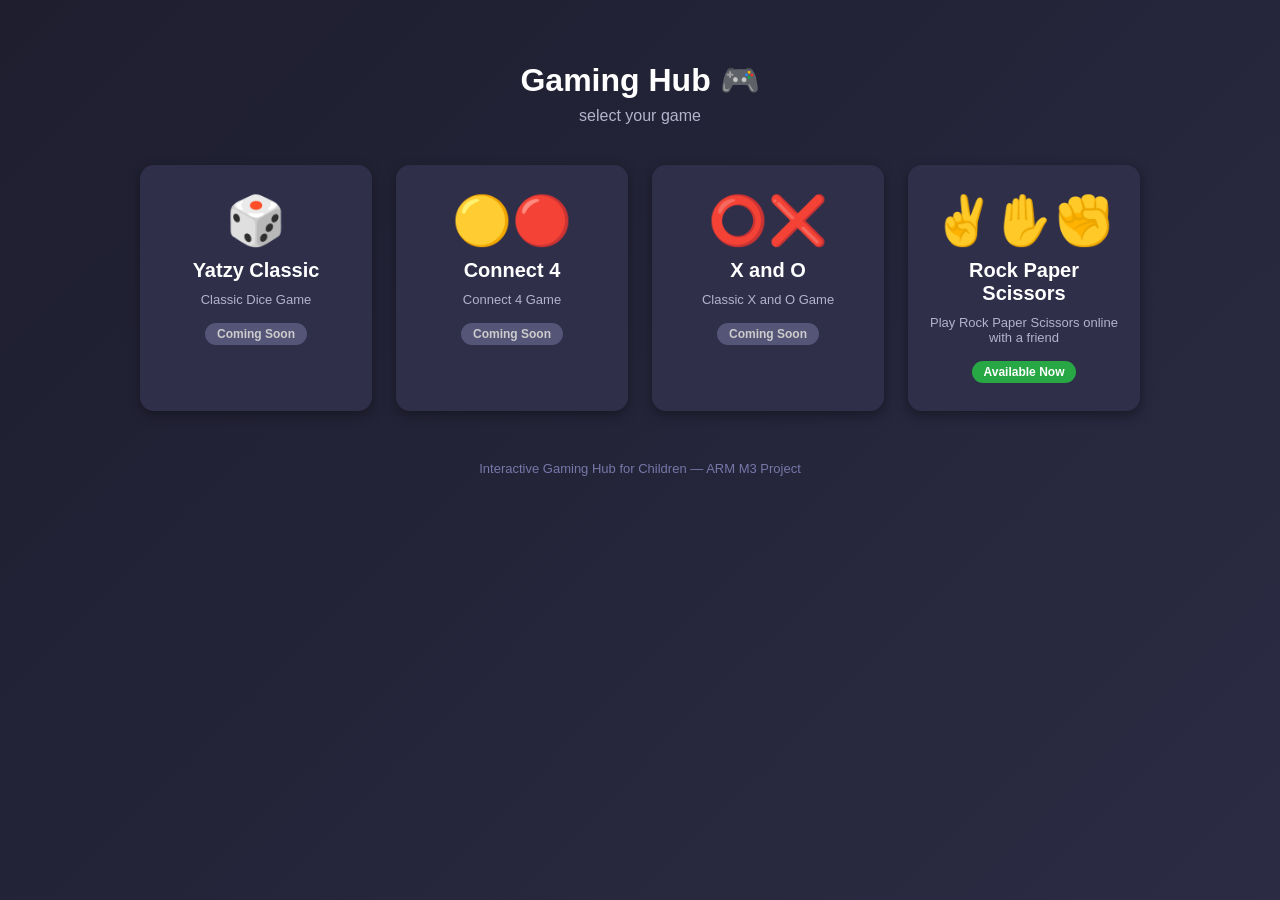
==== index.html @ 1f8b5f3d "first commit" ====
<!DOCTYPE html>
<html lang="ar" dir="rtl">
<head>
<meta charset="UTF-8">
<meta name="viewport" content="width=device-width, initial-scale=1.0">
<title>Gaming Hub - اختر لعبتك</title>
<style>
    * { box-sizing: border-box; }
    body {
        font-family: 'Tahoma', Arial, sans-serif;
        background: linear-gradient(135deg, #1e1e2f, #2b2b44);
        color: white;
        margin: 0;
        min-height: 100vh;
        display: flex;
        flex-direction: column;
        align-items: center;
        padding: 40px 20px;
    }
    h1 {
        font-size: 32px;
        margin-bottom: 8px;
        text-align: center;
    }
    p.subtitle {
        color: #b3b3cc;
        margin-top: 0;
        margin-bottom: 40px;
        text-align: center;
    }
    .games-grid {
        display: grid;
        grid-template-columns: repeat(auto-fit, minmax(220px, 1fr));
        gap: 24px;
        width: 100%;
        max-width: 1000px;
    }
    .game-card {
        background: #2f2f4a;
        border-radius: 14px;
        padding: 26px 20px;
        text-align: center;
        text-decoration: none;
        color: white;
        box-shadow: 0 4px 12px rgba(0,0,0,0.35);
        transition: transform 0.2s, box-shadow 0.2s;
        border: 2px solid transparent;
        display: flex;
        flex-direction: column;
        align-items: center;
        gap: 10px;
    }
    .game-card:hover {
        transform: translateY(-6px);
        border-color: #28a745;
        box-shadow: 0 8px 20px rgba(0,0,0,0.5);
    }
    .game-icon {
        font-size: 48px;
    }
    .game-name {
        font-size: 20px;
        font-weight: bold;
    }
    .game-desc {
        font-size: 13px;
        color: #b3b3cc;
    }
    .badge {
        display: inline-block;
        margin-top: 6px;
        padding: 4px 12px;
        border-radius: 20px;
        font-size: 12px;
        font-weight: bold;
    }
    .badge.ready { background: #28a745; color: white; }
    .badge.soon { background: #555577; color: #ccc; }
    footer {
        margin-top: 50px;
        color: #7777aa;
        font-size: 13px;
        text-align: center;
    }
</style>
</head>
<body>

    <h1>🎮 Gaming Hub</h1>
    <p class="subtitle">  select your game  </p>

    <div class="games-grid">

        <a href="rps.html" class="game-card">
            <div class="game-icon">✊✋✌️</div>
            <div class="game-name">Rock Paper Scissors</div>
            <div class="game-desc">Play Rock Paper Scissors online with a friend</div>
            <span class="badge ready">Available Now</span>
        </a>

        <a href="xo.html" class="game-card">
            <div class="game-icon">❌⭕</div>
            <div class="game-name">X and O</div>
            <div class="game-desc">Classic X and O Game</div>
            <span class="badge soon">Coming Soon</span>
        </a>

        <a href="connect4.html" class="game-card">
            <div class="game-icon">🔴🟡</div>
            <div class="game-name">Connect 4</div>
            <div class="game-desc">Connect 4 Game</div>
            <span class="badge soon">Coming Soon</span>
        </a>

        <a href="yatzy.html" class="game-card">
            <div class="game-icon">🎲</div>
            <div class="game-name">Yatzy Classic</div>
            <div class="game-desc">Classic Dice Game</div>
            <span class="badge soon">Coming Soon</span>
        </a>

    </div>

    <footer>Interactive Gaming Hub for Children — ARM M3 Project</footer>

</body>
</html>
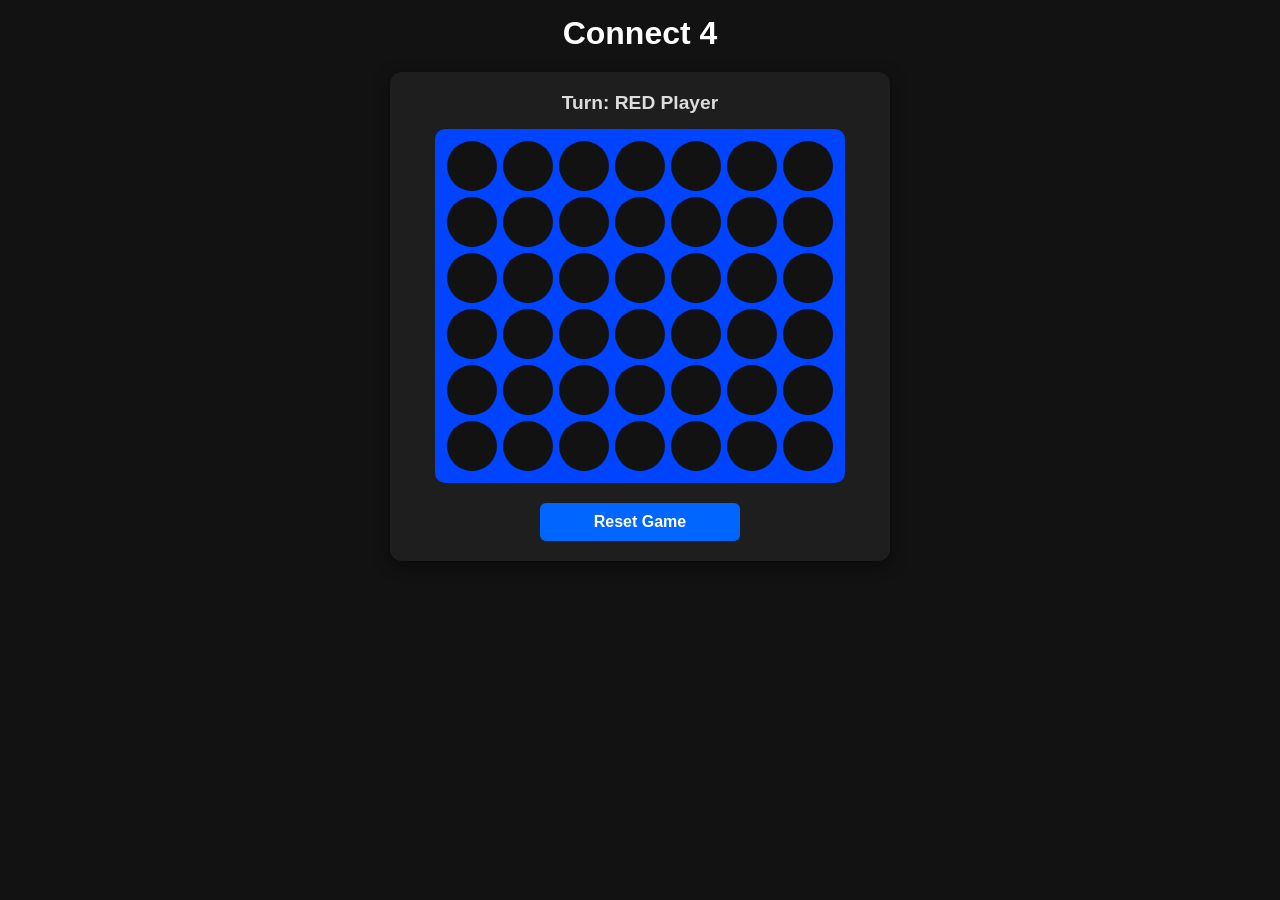
==== commit bb797625: "Initial commit" ====
--- a/index.html
+++ b/index.html
@@ -1,127 +1,26 @@
 <!DOCTYPE html>
-<html lang="ar" dir="rtl">
+<html lang="en">
+
 <head>
-<meta charset="UTF-8">
-<meta name="viewport" content="width=device-width, initial-scale=1.0">
-<title>Gaming Hub - اختر لعبتك</title>
-<style>
-    * { box-sizing: border-box; }
-    body {
-        font-family: 'Tahoma', Arial, sans-serif;
-        background: linear-gradient(135deg, #1e1e2f, #2b2b44);
-        color: white;
-        margin: 0;
-        min-height: 100vh;
-        display: flex;
-        flex-direction: column;
-        align-items: center;
-        padding: 40px 20px;
-    }
-    h1 {
-        font-size: 32px;
-        margin-bottom: 8px;
-        text-align: center;
-    }
-    p.subtitle {
-        color: #b3b3cc;
-        margin-top: 0;
-        margin-bottom: 40px;
-        text-align: center;
-    }
-    .games-grid {
-        display: grid;
-        grid-template-columns: repeat(auto-fit, minmax(220px, 1fr));
-        gap: 24px;
-        width: 100%;
-        max-width: 1000px;
-    }
-    .game-card {
-        background: #2f2f4a;
-        border-radius: 14px;
-        padding: 26px 20px;
-        text-align: center;
-        text-decoration: none;
-        color: white;
-        box-shadow: 0 4px 12px rgba(0,0,0,0.35);
-        transition: transform 0.2s, box-shadow 0.2s;
-        border: 2px solid transparent;
-        display: flex;
-        flex-direction: column;
-        align-items: center;
-        gap: 10px;
-    }
-    .game-card:hover {
-        transform: translateY(-6px);
-        border-color: #28a745;
-        box-shadow: 0 8px 20px rgba(0,0,0,0.5);
-    }
-    .game-icon {
-        font-size: 48px;
-    }
-    .game-name {
-        font-size: 20px;
-        font-weight: bold;
-    }
-    .game-desc {
-        font-size: 13px;
-        color: #b3b3cc;
-    }
-    .badge {
-        display: inline-block;
-        margin-top: 6px;
-        padding: 4px 12px;
-        border-radius: 20px;
-        font-size: 12px;
-        font-weight: bold;
-    }
-    .badge.ready { background: #28a745; color: white; }
-    .badge.soon { background: #555577; color: #ccc; }
-    footer {
-        margin-top: 50px;
-        color: #7777aa;
-        font-size: 13px;
-        text-align: center;
-    }
-</style>
+    <meta charset="UTF-8">
+    <meta name="viewport" content="width=device-width, initial-scale=1.0">
+    <title>Connect 4</title>
+    <link rel="stylesheet" href="styles.css">
 </head>
+
 <body>
 
-    <h1>🎮 Gaming Hub</h1>
-    <p class="subtitle">  select your game  </p>
+    <h2>Connect 4</h2>
 
-    <div class="games-grid">
-
-        <a href="rps.html" class="game-card">
-            <div class="game-icon">✊✋✌️</div>
-            <div class="game-name">Rock Paper Scissors</div>
-            <div class="game-desc">Play Rock Paper Scissors online with a friend</div>
-            <span class="badge ready">Available Now</span>
-        </a>
-
-        <a href="xo.html" class="game-card">
-            <div class="game-icon">❌⭕</div>
-            <div class="game-name">X and O</div>
-            <div class="game-desc">Classic X and O Game</div>
-            <span class="badge soon">Coming Soon</span>
-        </a>
-
-        <a href="connect4.html" class="game-card">
-            <div class="game-icon">🔴🟡</div>
-            <div class="game-name">Connect 4</div>
-            <div class="game-desc">Connect 4 Game</div>
-            <span class="badge soon">Coming Soon</span>
-        </a>
-
-        <a href="yatzy.html" class="game-card">
-            <div class="game-icon">🎲</div>
-            <div class="game-name">Yatzy Classic</div>
-            <div class="game-desc">Classic Dice Game</div>
-            <span class="badge soon">Coming Soon</span>
-        </a>
-
+    <div class="app-container">
+        <div class="card">
+            <p id="status">Turn: Red</p>
+            <div id="game-board"></div>
+            <button class="btn" onclick="resetGame()">Reset Game</button>
+        </div>
     </div>
 
-    <footer>Interactive Gaming Hub for Children — ARM M3 Project</footer>
+    <script src="game.js"></script>
+</body>
 
-</body>
-</html>
+</html>
--- a/styles.css
+++ b/styles.css
@@ -0,0 +1,141 @@
+* {
+    box-sizing: border-box;
+    margin: 0;
+    padding: 0;
+}
+
+body {
+    background-color: #121212;
+    color: #ffffff;
+    font-family: 'Segoe UI', Tahoma, Geneva, Verdana, sans-serif;
+    display: flex;
+    flex-direction: column;
+    align-items: center;
+    min-height: 100vh;
+    padding: 15px;
+}
+
+h2 {
+    margin-bottom: 20px;
+    font-size: clamp(1.4rem, 4vw, 2rem);
+    text-align: center;
+}
+
+.app-container {
+    display: flex;
+    justify-content: center;
+    width: 100%;
+    max-width: 500px;
+}
+
+.card {
+    background: #1e1e1e;
+    padding: 20px;
+    border-radius: 12px;
+    box-shadow: 0 4px 15px rgba(0, 0, 0, 0.5);
+    display: flex;
+    flex-direction: column;
+    align-items: center;
+    width: 100%;
+}
+
+#status {
+    font-size: 1.2rem;
+    font-weight: bold;
+    margin-bottom: 15px;
+    color: #ddd;
+}
+
+/* Board Styling */
+#game-board {
+    position: relative;
+    display: grid;
+    grid-template-columns: repeat(7, minmax(30px, 50px));
+    grid-template-rows: repeat(6, minmax(30px, 50px));
+    gap: 6px;
+    background: #0044ff;
+    padding: 12px;
+    border-radius: 10px;
+    touch-action: manipulation;
+    overflow: hidden;
+}
+
+.cell {
+    width: 100%;
+    height: 100%;
+    aspect-ratio: 1 / 1;
+    background: #121212;
+    border-radius: 50%;
+    cursor: pointer;
+    z-index: 2;
+    /* Keeps empty slots above dropping tokens */
+    position: relative;
+}
+
+.cell.red {
+    background: #ff3333;
+}
+
+.cell.blue {
+    background: #00ccff;
+}
+
+/* Animated Falling Coin */
+.falling-coin {
+    position: absolute;
+    width: var(--cell-size);
+    height: var(--cell-size);
+    border-radius: 50%;
+    z-index: 1;
+    pointer-events: none;
+    animation: dropAnimation 0.4s cubic-bezier(0.56, 0.02, 0.92, 0.47) forwards;
+}
+
+.falling-coin.red {
+    background: #ff3333;
+}
+
+.falling-coin.blue {
+    background: #00ccff;
+}
+
+@keyframes dropAnimation {
+    0% {
+        transform: translateY(var(--start-y));
+    }
+
+    100% {
+        transform: translateY(var(--end-y));
+    }
+}
+
+.btn {
+    margin-top: 20px;
+    padding: 10px 20px;
+    font-size: 1rem;
+    font-weight: bold;
+    background-color: #0066ff;
+    color: white;
+    border: none;
+    border-radius: 6px;
+    cursor: pointer;
+    width: 100%;
+    max-width: 200px;
+}
+
+.btn:active {
+    transform: scale(0.98);
+}
+
+@media (max-width: 480px) {
+    body {
+        padding: 10px;
+    }
+
+    #game-board {
+        grid-template-columns: repeat(7, 38px);
+        grid-template-rows: repeat(6, 38px);
+        gap: 4px;
+        padding: 8px;
+    }
+}
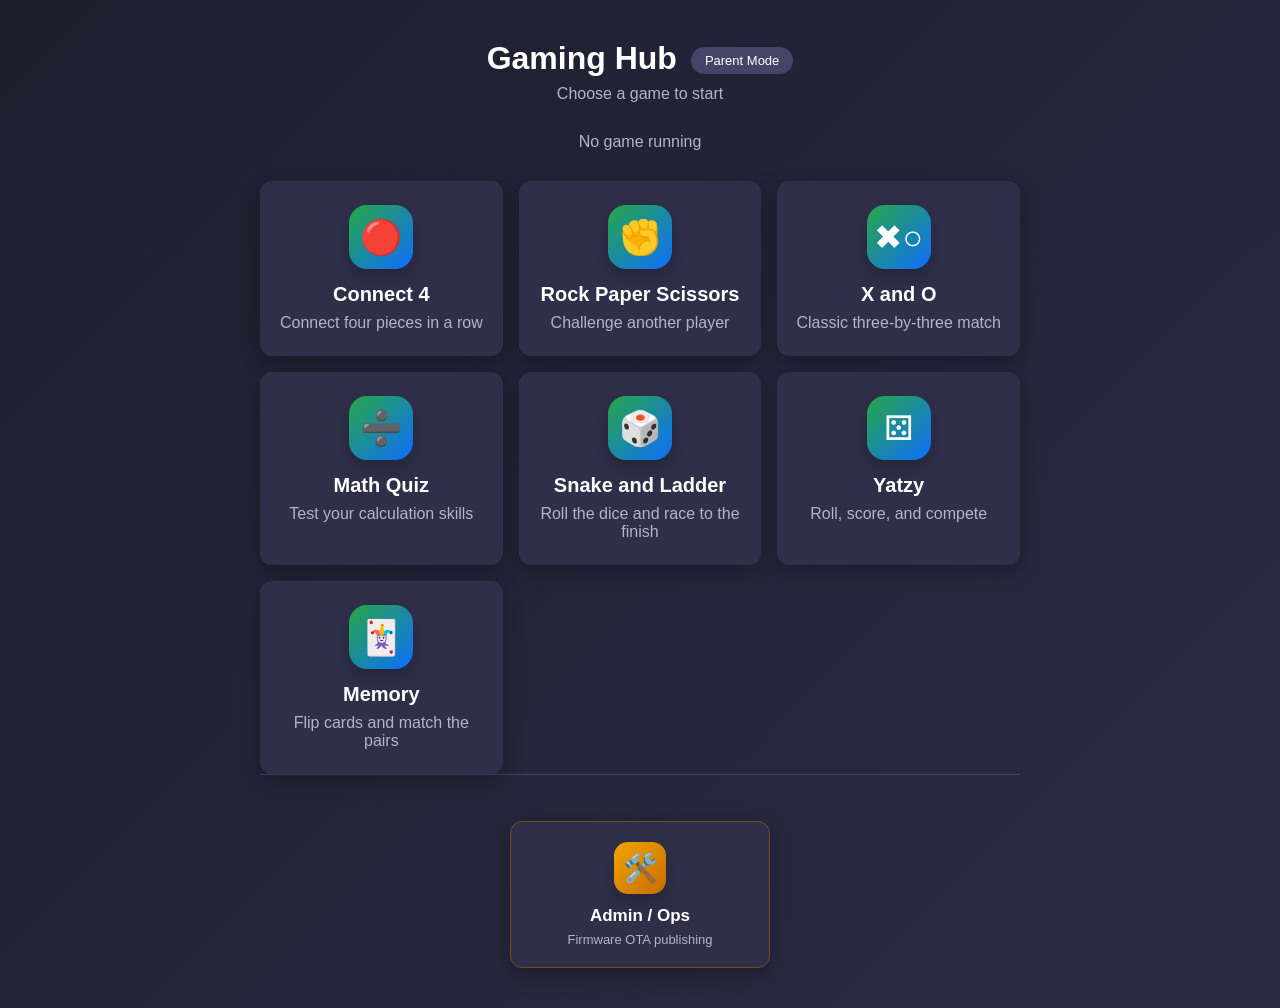
==== commit 8eb76772: "Upload all files" ====
--- a/index.html
+++ b/index.html
@@ -1,26 +1,152 @@
 <!DOCTYPE html>
-<html lang="en">
+<html lang="en" dir="ltr">
 
 <head>
     <meta charset="UTF-8">
     <meta name="viewport" content="width=device-width, initial-scale=1.0">
-    <title>Connect 4</title>
-    <link rel="stylesheet" href="styles.css">
+    <title>Gaming Hub</title>
+    <style>
+        * { box-sizing: border-box; }
+        body {
+            font-family: 'Segoe UI', Tahoma, Arial, sans-serif;
+            background: linear-gradient(135deg, #1e1e2f, #2b2b44);
+            color: white;
+            min-height: 100vh;
+            margin: 0;
+            padding: 40px 15px;
+            text-align: center;
+        }
+        h1 { margin: 0 0 8px; }
+        .subtitle { color: #b3b3cc; margin: 0 0 30px; }
+        .games {
+            display: grid;
+            grid-template-columns: repeat(auto-fit, minmax(220px, 1fr));
+            gap: 16px;
+            max-width: 760px;
+            margin: 0 auto;
+        }
+        .game-card {
+            display: block;
+            padding: 24px 18px;
+            background: #2f2f4a;
+            color: white;
+            text-decoration: none;
+            border-radius: 12px;
+            box-shadow: 0 6px 20px rgba(0, 0, 0, 0.3);
+            transition: transform 0.15s, background 0.15s;
+        }
+        .game-icon {
+            display: grid;
+            place-items: center;
+            width: 64px;
+            height: 64px;
+            margin: 0 auto 14px;
+            border-radius: 18px;
+            background: linear-gradient(135deg, #28a745, #0d6efd);
+            font-size: 34px;
+            box-shadow: 0 8px 18px rgba(0, 0, 0, 0.25);
+        }
+        .game-card:hover {
+            transform: translateY(-3px);
+            background: #3b3b5c;
+        }
+        .game-card h2 { margin: 0 0 8px; font-size: 20px; }
+        .game-card p { color: #b3b3cc; margin: 0; }
+
+        /* Admin / Ops section: visually separate from the game grid, amber accent */
+        .ops {
+            margin: 0 auto;
+            max-width: 760px;
+            padding-top: 28px;
+            border-top: 1px solid #444466;
+        }
+        .ops-card {
+            display: block;
+            max-width: 260px;
+            margin: 18px auto 0;
+            padding: 20px 18px;
+            background: #2f2f4a;
+            color: white;
+            text-decoration: none;
+            border-radius: 12px;
+            border: 1px solid #6b5210;
+            box-shadow: 0 6px 20px rgba(0, 0, 0, 0.3);
+            transition: transform 0.15s, background 0.15s;
+        }
+        .ops-icon {
+            display: grid;
+            place-items: center;
+            width: 52px;
+            height: 52px;
+            margin: 0 auto 12px;
+            border-radius: 14px;
+            background: linear-gradient(135deg, #f0a500, #c76d00);
+            font-size: 28px;
+            box-shadow: 0 8px 18px rgba(0, 0, 0, 0.25);
+        }
+        .ops-card:hover {
+            transform: translateY(-3px);
+            background: #3b3b5c;
+        }
+        .ops-card h2 { margin: 0 0 6px; font-size: 17px; }
+        .ops-card p { color: #b3b3cc; margin: 0; font-size: 13px; }
+    </style>
 </head>
 
 <body>
+    <h1>Gaming Hub</h1>
+    <p class="subtitle">Choose a game to start</p>
+    <p class="subtitle" id="hubGameStatus" title="status/main.txt">Checking status...</p>
 
-    <h2>Connect 4</h2>
+    <main class="games">
+        <a class="game-card" href="connect4.html">
+            <div class="game-icon" aria-hidden="true">🔴</div>
+            <h2>Connect 4</h2>
+            <p>Connect four pieces in a row</p>
+        </a>
+        <a class="game-card" href="rps.html">
+            <div class="game-icon" aria-hidden="true">✊</div>
+            <h2>Rock Paper Scissors</h2>
+            <p>Challenge another player</p>
+        </a>
+        <a class="game-card" href="xo.html">
+            <div class="game-icon" aria-hidden="true">✖○</div>
+            <h2>X and O</h2>
+            <p>Classic three-by-three match</p>
+        </a>
+        <a class="game-card" href="mathquiz.html">
+            <div class="game-icon" aria-hidden="true">➗</div>
+            <h2>Math Quiz</h2>
+            <p>Test your calculation skills</p>
+        </a>
+        <a class="game-card" href="snakeladder.html">
+            <div class="game-icon" aria-hidden="true">🎲</div>
+            <h2>Snake and Ladder</h2>
+            <p>Roll the dice and race to the finish</p>
+        </a>
+        <a class="game-card" href="yatzy.html">
+            <div class="game-icon" aria-hidden="true">⚄</div>
+            <h2>Yatzy</h2>
+            <p>Roll, score, and compete</p>
+        </a>
+        <a class="game-card" href="memory.html">
+            <div class="game-icon" aria-hidden="true">🃏</div>
+            <h2>Memory</h2>
+            <p>Flip cards and match the pairs</p>
+        </a>
+    </main>
 
-    <div class="app-container">
-        <div class="card">
-            <p id="status">Turn: Red</p>
-            <div id="game-board"></div>
-            <button class="btn" onclick="resetGame()">Reset Game</button>
-        </div>
-    </div>
+    <!-- Admin / Ops: separate from the games (amber accent), links to the OTA console -->
+    <section class="ops">
+        <a class="ops-card" href="ota.html">
+            <div class="ops-icon" aria-hidden="true">&#128736;&#65039;</div>
+            <h2>Admin / Ops</h2>
+            <p>Firmware OTA publishing</p>
+        </a>
+    </section>
 
-    <script src="game.js"></script>
+    <script src="hub_status.js"></script>
+    <script src="parent_mode.js"></script>
 </body>
 
 </html>
